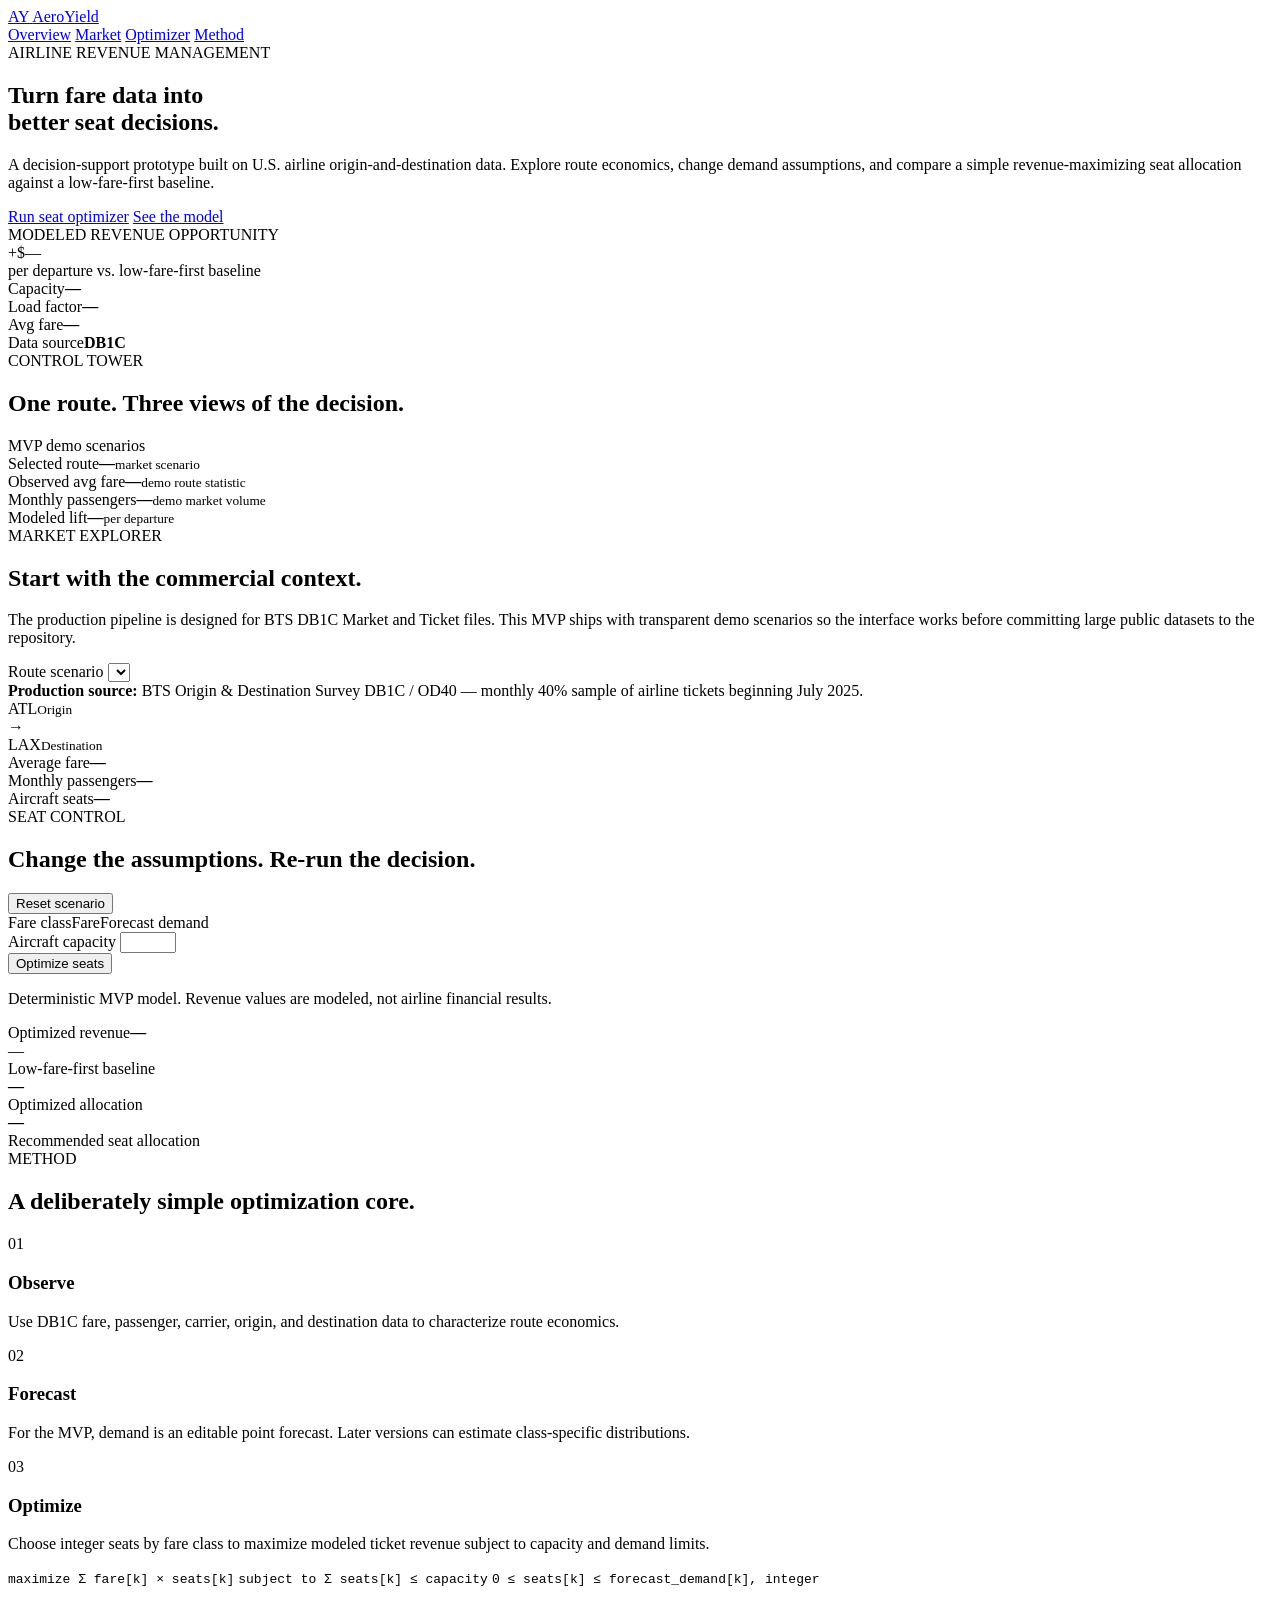
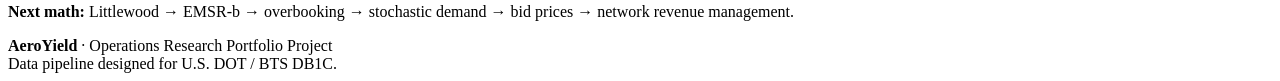
==== site/index.html @ 98b363fe "Add AeroYield MVP page" ====
<!doctype html>
<html lang="en">
<head>
  <meta charset="utf-8" />
  <meta name="viewport" content="width=device-width, initial-scale=1" />
  <meta name="description" content="AeroYield — an airline revenue management and seat optimization portfolio project." />
  <title>AeroYield | Airline Revenue Optimizer</title>
  <link rel="stylesheet" href="styles.css" />
</head>
<body>
  <header class="topbar">
    <a class="brand" href="#top" aria-label="AeroYield home">
      <span class="brand-mark">AY</span>
      <span>AeroYield</span>
    </a>
    <nav>
      <a href="#overview">Overview</a>
      <a href="#market">Market</a>
      <a href="#optimizer">Optimizer</a>
      <a href="#method">Method</a>
    </nav>
  </header>

  <main id="top">
    <section class="hero">
      <div class="hero-copy">
        <div class="eyebrow">AIRLINE REVENUE MANAGEMENT</div>
        <h1>Turn fare data into<br /><span>better seat decisions.</span></h1>
        <p>
          A decision-support prototype built on U.S. airline origin-and-destination data.
          Explore route economics, change demand assumptions, and compare a simple
          revenue-maximizing seat allocation against a low-fare-first baseline.
        </p>
        <div class="hero-actions">
          <a class="button primary" href="#optimizer">Run seat optimizer</a>
          <a class="button secondary" href="#method">See the model</a>
        </div>
      </div>
      <div class="hero-panel" aria-label="Revenue preview">
        <div class="panel-label">MODELED REVENUE OPPORTUNITY</div>
        <div class="big-number" id="heroLift">+$—</div>
        <div class="panel-sub">per departure vs. low-fare-first baseline</div>
        <div class="mini-grid">
          <div><span>Capacity</span><strong id="heroCapacity">—</strong></div>
          <div><span>Load factor</span><strong id="heroLoad">—</strong></div>
          <div><span>Avg fare</span><strong id="heroFare">—</strong></div>
          <div><span>Data source</span><strong>DB1C</strong></div>
        </div>
      </div>
    </section>

    <section id="overview" class="section">
      <div class="section-heading">
        <div>
          <div class="eyebrow">CONTROL TOWER</div>
          <h2>One route. Three views of the decision.</h2>
        </div>
        <div class="data-badge"><span></span> MVP demo scenarios</div>
      </div>
      <div class="kpi-grid">
        <article class="kpi-card"><span>Selected route</span><strong id="kpiRoute">—</strong><small>market scenario</small></article>
        <article class="kpi-card"><span>Observed avg fare</span><strong id="kpiAvgFare">—</strong><small>demo route statistic</small></article>
        <article class="kpi-card"><span>Monthly passengers</span><strong id="kpiPassengers">—</strong><small>demo market volume</small></article>
        <article class="kpi-card accent"><span>Modeled lift</span><strong id="kpiLift">—</strong><small>per departure</small></article>
      </div>
    </section>

    <section id="market" class="section split-section">
      <div>
        <div class="eyebrow">MARKET EXPLORER</div>
        <h2>Start with the commercial context.</h2>
        <p class="section-copy">
          The production pipeline is designed for BTS DB1C Market and Ticket files.
          This MVP ships with transparent demo scenarios so the interface works before
          committing large public datasets to the repository.
        </p>
        <label class="field-label" for="routeSelect">Route scenario</label>
        <select id="routeSelect" class="select"></select>
        <div class="source-note">
          <strong>Production source:</strong> BTS Origin & Destination Survey DB1C / OD40 —
          monthly 40% sample of airline tickets beginning July 2025.
        </div>
      </div>
      <div class="market-card">
        <div class="market-route">
          <div><span id="originCode">ATL</span><small>Origin</small></div>
          <div class="route-line"><span>→</span></div>
          <div><span id="destinationCode">LAX</span><small>Destination</small></div>
        </div>
        <div class="market-stats">
          <div><span>Average fare</span><strong id="marketFare">—</strong></div>
          <div><span>Monthly passengers</span><strong id="marketPassengers">—</strong></div>
          <div><span>Aircraft seats</span><strong id="marketCapacity">—</strong></div>
        </div>
      </div>
    </section>

    <section id="optimizer" class="section optimizer-section">
      <div class="section-heading">
        <div>
          <div class="eyebrow">SEAT CONTROL</div>
          <h2>Change the assumptions. Re-run the decision.</h2>
        </div>
        <button id="resetButton" class="text-button">Reset scenario</button>
      </div>

      <div class="optimizer-grid">
        <div class="controls-card">
          <div class="control-header">
            <span>Fare class</span><span>Fare</span><span>Forecast demand</span>
          </div>
          <div id="fareControls"></div>
          <div class="capacity-control">
            <label for="capacityInput">Aircraft capacity</label>
            <input id="capacityInput" type="number" min="0" max="400" step="1" />
          </div>
          <button id="optimizeButton" class="button primary full">Optimize seats</button>
          <p class="fine-print">Deterministic MVP model. Revenue values are modeled, not airline financial results.</p>
        </div>

        <div class="result-card">
          <div class="result-topline">
            <div><span>Optimized revenue</span><strong id="optimizedRevenue">—</strong></div>
            <div class="lift-pill" id="liftPill">—</div>
          </div>
          <div class="comparison">
            <div class="comparison-row">
              <span>Low-fare-first baseline</span>
              <div class="bar-track"><div id="baselineBar" class="bar baseline"></div></div>
              <strong id="baselineRevenue">—</strong>
            </div>
            <div class="comparison-row">
              <span>Optimized allocation</span>
              <div class="bar-track"><div id="optimizedBar" class="bar optimized"></div></div>
              <strong id="optimizedRevenueBar">—</strong>
            </div>
          </div>
          <div class="allocation-title">Recommended seat allocation</div>
          <div id="allocationVisual" class="allocation-visual"></div>
          <div id="allocationLegend" class="allocation-legend"></div>
        </div>
      </div>
    </section>

    <section id="method" class="section method-section">
      <div class="eyebrow">METHOD</div>
      <h2>A deliberately simple optimization core.</h2>
      <div class="method-grid">
        <article>
          <div class="step">01</div>
          <h3>Observe</h3>
          <p>Use DB1C fare, passenger, carrier, origin, and destination data to characterize route economics.</p>
        </article>
        <article>
          <div class="step">02</div>
          <h3>Forecast</h3>
          <p>For the MVP, demand is an editable point forecast. Later versions can estimate class-specific distributions.</p>
        </article>
        <article>
          <div class="step">03</div>
          <h3>Optimize</h3>
          <p>Choose integer seats by fare class to maximize modeled ticket revenue subject to capacity and demand limits.</p>
        </article>
      </div>
      <div class="formula-card">
        <code>maximize Σ fare[k] × seats[k]</code>
        <code>subject to Σ seats[k] ≤ capacity</code>
        <code>0 ≤ seats[k] ≤ forecast_demand[k], integer</code>
      </div>
      <p class="roadmap">
        <strong>Next math:</strong> Littlewood → EMSR-b → overbooking → stochastic demand → bid prices → network revenue management.
      </p>
    </section>
  </main>

  <footer>
    <div><strong>AeroYield</strong> · Operations Research Portfolio Project</div>
    <div>Data pipeline designed for U.S. DOT / BTS DB1C.</div>
  </footer>

  <script src="app.js"></script>
</body>
</html>
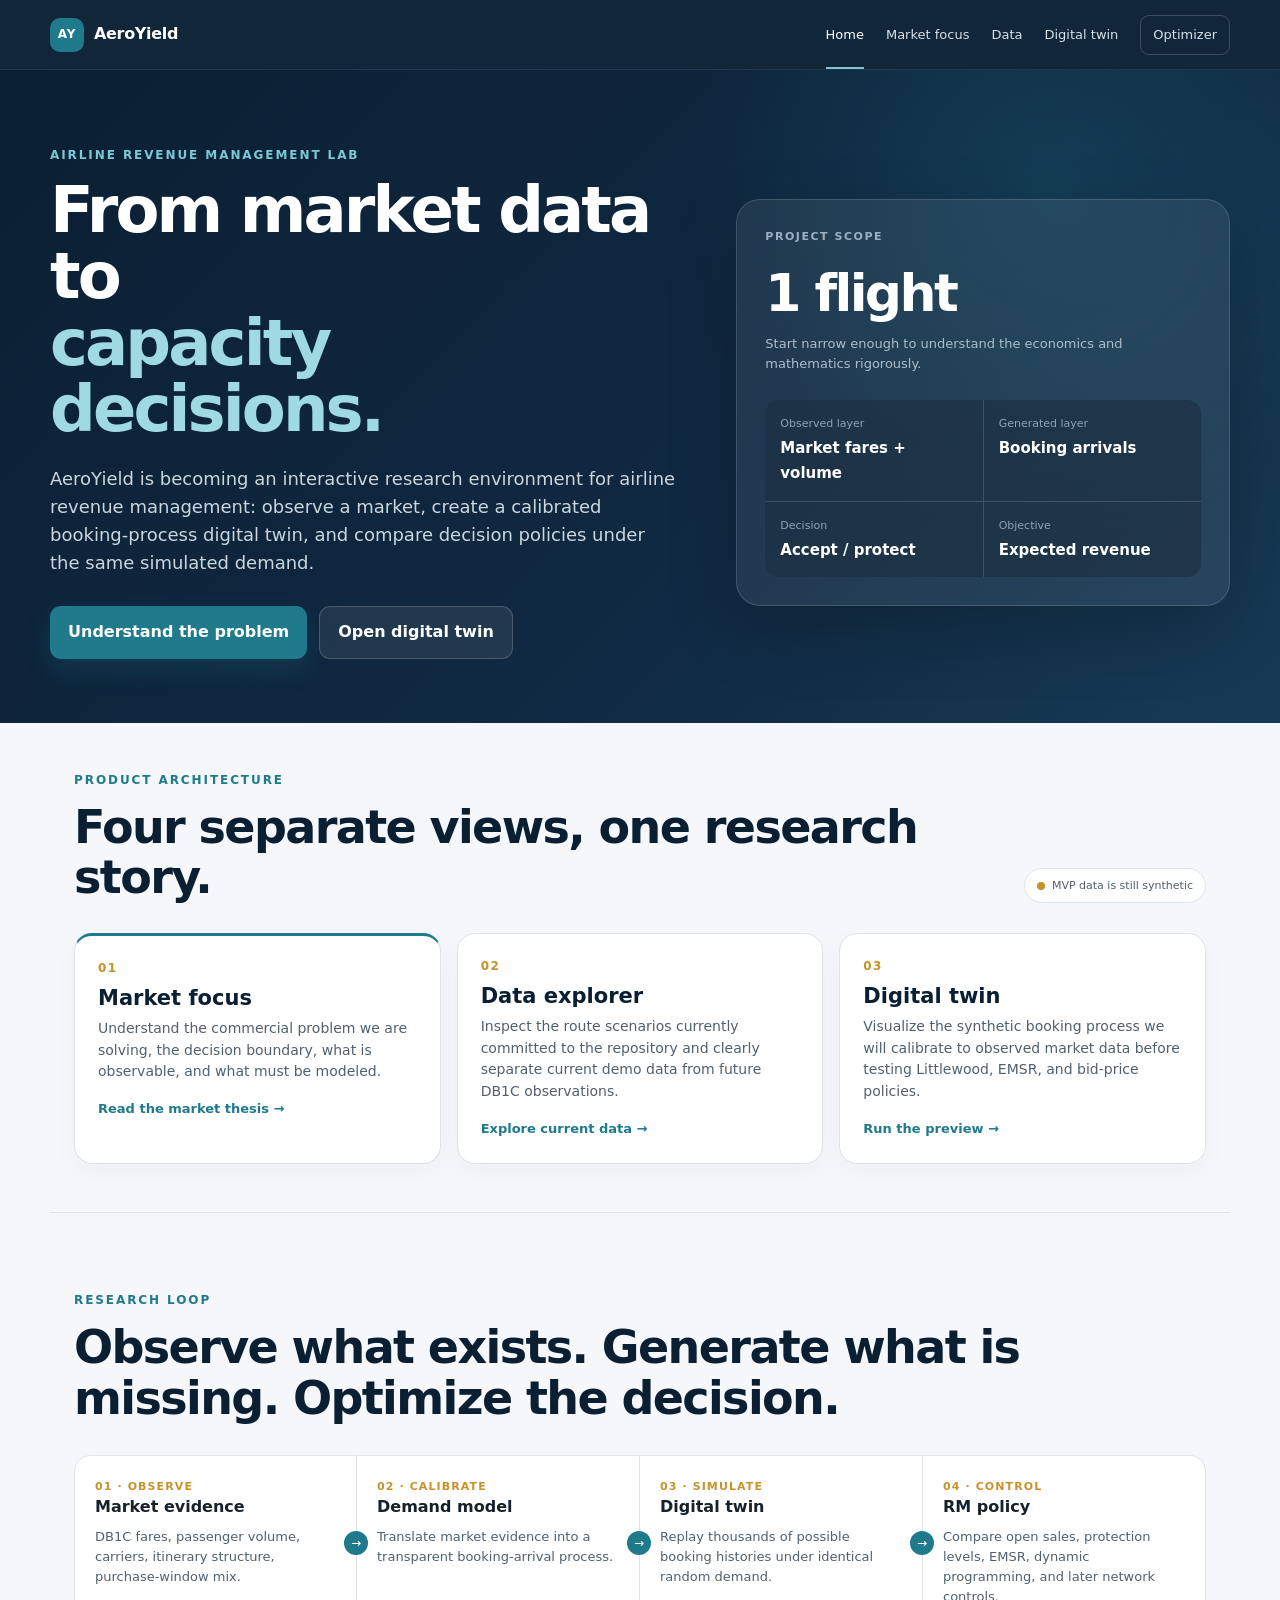
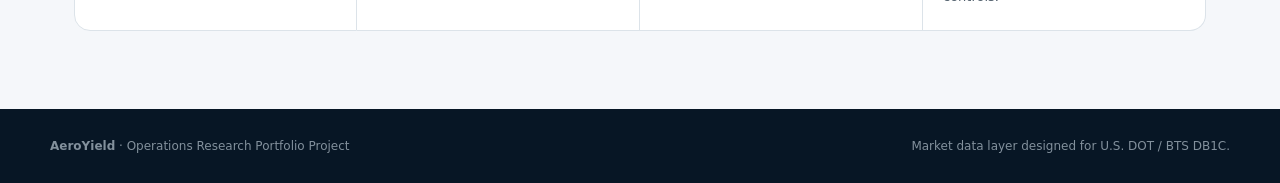
==== commit 7be2029d: "Restructure site into market, data, twin, and optimizer pages" ====
--- a/site/index.html
+++ b/site/index.html
@@ -3,181 +3,84 @@
 <head>
   <meta charset="utf-8" />
   <meta name="viewport" content="width=device-width, initial-scale=1" />
-  <meta name="description" content="AeroYield — an airline revenue management and seat optimization portfolio project." />
-  <title>AeroYield | Airline Revenue Optimizer</title>
+  <meta name="description" content="AeroYield — an airline revenue management laboratory." />
+  <title>AeroYield | Airline Revenue Management Lab</title>
   <link rel="stylesheet" href="styles.css" />
 </head>
 <body>
-  <header class="topbar">
-    <a class="brand" href="#top" aria-label="AeroYield home">
-      <span class="brand-mark">AY</span>
-      <span>AeroYield</span>
-    </a>
-    <nav>
-      <a href="#overview">Overview</a>
-      <a href="#market">Market</a>
-      <a href="#optimizer">Optimizer</a>
-      <a href="#method">Method</a>
-    </nav>
-  </header>
+<header class="topbar">
+  <a class="brand" href="index.html"><span class="brand-mark">AY</span><span>AeroYield</span></a>
+  <nav aria-label="Primary navigation">
+    <a class="active" href="index.html">Home</a>
+    <a href="market.html">Market focus</a>
+    <a href="data.html">Data</a>
+    <a href="twin.html">Digital twin</a>
+    <a class="nav-cta" href="optimizer.html">Optimizer</a>
+  </nav>
+</header>
 
-  <main id="top">
-    <section class="hero">
-      <div class="hero-copy">
-        <div class="eyebrow">AIRLINE REVENUE MANAGEMENT</div>
-        <h1>Turn fare data into<br /><span>better seat decisions.</span></h1>
-        <p>
-          A decision-support prototype built on U.S. airline origin-and-destination data.
-          Explore route economics, change demand assumptions, and compare a simple
-          revenue-maximizing seat allocation against a low-fare-first baseline.
-        </p>
-        <div class="hero-actions">
-          <a class="button primary" href="#optimizer">Run seat optimizer</a>
-          <a class="button secondary" href="#method">See the model</a>
-        </div>
+<main>
+  <section class="page-hero home">
+    <div>
+      <div class="eyebrow">AIRLINE REVENUE MANAGEMENT LAB</div>
+      <h1>From market data to<br><span>capacity decisions.</span></h1>
+      <p class="lead">AeroYield is becoming an interactive research environment for airline revenue management: observe a market, create a calibrated booking-process digital twin, and compare decision policies under the same simulated demand.</p>
+      <div class="hero-actions">
+        <a class="button primary" href="market.html">Understand the problem</a>
+        <a class="button secondary" href="twin.html">Open digital twin</a>
       </div>
-      <div class="hero-panel" aria-label="Revenue preview">
-        <div class="panel-label">MODELED REVENUE OPPORTUNITY</div>
-        <div class="big-number" id="heroLift">+$—</div>
-        <div class="panel-sub">per departure vs. low-fare-first baseline</div>
-        <div class="mini-grid">
-          <div><span>Capacity</span><strong id="heroCapacity">—</strong></div>
-          <div><span>Load factor</span><strong id="heroLoad">—</strong></div>
-          <div><span>Avg fare</span><strong id="heroFare">—</strong></div>
-          <div><span>Data source</span><strong>DB1C</strong></div>
-        </div>
+    </div>
+    <div class="hero-panel">
+      <div class="panel-label">PROJECT SCOPE</div>
+      <div class="big-number">1 flight</div>
+      <div class="panel-sub">Start narrow enough to understand the economics and mathematics rigorously.</div>
+      <div class="mini-grid">
+        <div><span>Observed layer</span><strong>Market fares + volume</strong></div>
+        <div><span>Generated layer</span><strong>Booking arrivals</strong></div>
+        <div><span>Decision</span><strong>Accept / protect</strong></div>
+        <div><span>Objective</span><strong>Expected revenue</strong></div>
       </div>
-    </section>
+    </div>
+  </section>
 
-    <section id="overview" class="section">
-      <div class="section-heading">
-        <div>
-          <div class="eyebrow">CONTROL TOWER</div>
-          <h2>One route. Three views of the decision.</h2>
-        </div>
-        <div class="data-badge"><span></span> MVP demo scenarios</div>
+  <section class="section compact">
+    <div class="section-heading">
+      <div>
+        <div class="eyebrow">PRODUCT ARCHITECTURE</div>
+        <h2>Four separate views, one research story.</h2>
       </div>
-      <div class="kpi-grid">
-        <article class="kpi-card"><span>Selected route</span><strong id="kpiRoute">—</strong><small>market scenario</small></article>
-        <article class="kpi-card"><span>Observed avg fare</span><strong id="kpiAvgFare">—</strong><small>demo route statistic</small></article>
-        <article class="kpi-card"><span>Monthly passengers</span><strong id="kpiPassengers">—</strong><small>demo market volume</small></article>
-        <article class="kpi-card accent"><span>Modeled lift</span><strong id="kpiLift">—</strong><small>per departure</small></article>
-      </div>
-    </section>
+      <div class="status-badge"><i></i> MVP data is still synthetic</div>
+    </div>
+    <div class="card-grid">
+      <article class="card feature">
+        <div class="number">01</div><h3>Market focus</h3>
+        <p>Understand the commercial problem we are solving, the decision boundary, what is observable, and what must be modeled.</p>
+        <a class="card-link" href="market.html">Read the market thesis →</a>
+      </article>
+      <article class="card">
+        <div class="number">02</div><h3>Data explorer</h3>
+        <p>Inspect the route scenarios currently committed to the repository and clearly separate current demo data from future DB1C observations.</p>
+        <a class="card-link" href="data.html">Explore current data →</a>
+      </article>
+      <article class="card">
+        <div class="number">03</div><h3>Digital twin</h3>
+        <p>Visualize the synthetic booking process we will calibrate to observed market data before testing Littlewood, EMSR, and bid-price policies.</p>
+        <a class="card-link" href="twin.html">Run the preview →</a>
+      </article>
+    </div>
+  </section>
 
-    <section id="market" class="section split-section">
-      <div>
-        <div class="eyebrow">MARKET EXPLORER</div>
-        <h2>Start with the commercial context.</h2>
-        <p class="section-copy">
-          The production pipeline is designed for BTS DB1C Market and Ticket files.
-          This MVP ships with transparent demo scenarios so the interface works before
-          committing large public datasets to the repository.
-        </p>
-        <label class="field-label" for="routeSelect">Route scenario</label>
-        <select id="routeSelect" class="select"></select>
-        <div class="source-note">
-          <strong>Production source:</strong> BTS Origin & Destination Survey DB1C / OD40 —
-          monthly 40% sample of airline tickets beginning July 2025.
-        </div>
-      </div>
-      <div class="market-card">
-        <div class="market-route">
-          <div><span id="originCode">ATL</span><small>Origin</small></div>
-          <div class="route-line"><span>→</span></div>
-          <div><span id="destinationCode">LAX</span><small>Destination</small></div>
-        </div>
-        <div class="market-stats">
-          <div><span>Average fare</span><strong id="marketFare">—</strong></div>
-          <div><span>Monthly passengers</span><strong id="marketPassengers">—</strong></div>
-          <div><span>Aircraft seats</span><strong id="marketCapacity">—</strong></div>
-        </div>
-      </div>
-    </section>
-
-    <section id="optimizer" class="section optimizer-section">
-      <div class="section-heading">
-        <div>
-          <div class="eyebrow">SEAT CONTROL</div>
-          <h2>Change the assumptions. Re-run the decision.</h2>
-        </div>
-        <button id="resetButton" class="text-button">Reset scenario</button>
-      </div>
-
-      <div class="optimizer-grid">
-        <div class="controls-card">
-          <div class="control-header">
-            <span>Fare class</span><span>Fare</span><span>Forecast demand</span>
-          </div>
-          <div id="fareControls"></div>
-          <div class="capacity-control">
-            <label for="capacityInput">Aircraft capacity</label>
-            <input id="capacityInput" type="number" min="0" max="400" step="1" />
-          </div>
-          <button id="optimizeButton" class="button primary full">Optimize seats</button>
-          <p class="fine-print">Deterministic MVP model. Revenue values are modeled, not airline financial results.</p>
-        </div>
-
-        <div class="result-card">
-          <div class="result-topline">
-            <div><span>Optimized revenue</span><strong id="optimizedRevenue">—</strong></div>
-            <div class="lift-pill" id="liftPill">—</div>
-          </div>
-          <div class="comparison">
-            <div class="comparison-row">
-              <span>Low-fare-first baseline</span>
-              <div class="bar-track"><div id="baselineBar" class="bar baseline"></div></div>
-              <strong id="baselineRevenue">—</strong>
-            </div>
-            <div class="comparison-row">
-              <span>Optimized allocation</span>
-              <div class="bar-track"><div id="optimizedBar" class="bar optimized"></div></div>
-              <strong id="optimizedRevenueBar">—</strong>
-            </div>
-          </div>
-          <div class="allocation-title">Recommended seat allocation</div>
-          <div id="allocationVisual" class="allocation-visual"></div>
-          <div id="allocationLegend" class="allocation-legend"></div>
-        </div>
-      </div>
-    </section>
-
-    <section id="method" class="section method-section">
-      <div class="eyebrow">METHOD</div>
-      <h2>A deliberately simple optimization core.</h2>
-      <div class="method-grid">
-        <article>
-          <div class="step">01</div>
-          <h3>Observe</h3>
-          <p>Use DB1C fare, passenger, carrier, origin, and destination data to characterize route economics.</p>
-        </article>
-        <article>
-          <div class="step">02</div>
-          <h3>Forecast</h3>
-          <p>For the MVP, demand is an editable point forecast. Later versions can estimate class-specific distributions.</p>
-        </article>
-        <article>
-          <div class="step">03</div>
-          <h3>Optimize</h3>
-          <p>Choose integer seats by fare class to maximize modeled ticket revenue subject to capacity and demand limits.</p>
-        </article>
-      </div>
-      <div class="formula-card">
-        <code>maximize Σ fare[k] × seats[k]</code>
-        <code>subject to Σ seats[k] ≤ capacity</code>
-        <code>0 ≤ seats[k] ≤ forecast_demand[k], integer</code>
-      </div>
-      <p class="roadmap">
-        <strong>Next math:</strong> Littlewood → EMSR-b → overbooking → stochastic demand → bid prices → network revenue management.
-      </p>
-    </section>
-  </main>
-
-  <footer>
-    <div><strong>AeroYield</strong> · Operations Research Portfolio Project</div>
-    <div>Data pipeline designed for U.S. DOT / BTS DB1C.</div>
-  </footer>
-
-  <script src="app.js"></script>
+  <section class="section">
+    <div class="eyebrow">RESEARCH LOOP</div>
+    <h2>Observe what exists. Generate what is missing. Optimize the decision.</h2>
+    <div class="flow">
+      <div class="flow-step"><span>01 · OBSERVE</span><strong>Market evidence</strong><p>DB1C fares, passenger volume, carriers, itinerary structure, purchase-window mix.</p></div>
+      <div class="flow-step"><span>02 · CALIBRATE</span><strong>Demand model</strong><p>Translate market evidence into a transparent booking-arrival process.</p></div>
+      <div class="flow-step"><span>03 · SIMULATE</span><strong>Digital twin</strong><p>Replay thousands of possible booking histories under identical random demand.</p></div>
+      <div class="flow-step"><span>04 · CONTROL</span><strong>RM policy</strong><p>Compare open sales, protection levels, EMSR, dynamic programming, and later network controls.</p></div>
+    </div>
+  </section>
+</main>
+<footer><div><strong>AeroYield</strong> · Operations Research Portfolio Project</div><div>Market data layer designed for U.S. DOT / BTS DB1C.</div></footer>
 </body>
 </html>
--- a/site/styles.css
+++ b/site/styles.css
@@ -0,0 +1,239 @@
+:root {
+  --navy: #0b1f33;
+  --navy-2: #142f49;
+  --slate: #52606d;
+  --muted: #758594;
+  --teal: #1f7a8c;
+  --teal-dark: #176675;
+  --teal-soft: #dceff2;
+  --gold: #c7922b;
+  --gold-soft: #fff4d8;
+  --cloud: #f5f7fa;
+  --line: #dce3e9;
+  --white: #ffffff;
+  --ink: #17212b;
+  --success: #246b57;
+  --danger: #9a4b45;
+  --radius: 18px;
+  --shadow: 0 18px 55px rgba(11, 31, 51, .10);
+}
+
+* { box-sizing: border-box; }
+html { scroll-behavior: smooth; }
+body { margin: 0; font-family: Inter, ui-sans-serif, system-ui, -apple-system, BlinkMacSystemFont, "Segoe UI", sans-serif; color: var(--ink); background: var(--cloud); line-height: 1.55; }
+a { color: inherit; text-decoration: none; }
+button, input, select { font: inherit; }
+button { cursor: pointer; }
+img, svg { max-width: 100%; }
+
+.topbar { position: sticky; top: 0; z-index: 30; min-height: 70px; padding: 0 max(22px, calc((100vw - 1180px) / 2)); display: flex; align-items: center; justify-content: space-between; gap: 24px; color: var(--white); background: rgba(11,31,51,.97); backdrop-filter: blur(12px); border-bottom: 1px solid rgba(255,255,255,.08); }
+.brand { display: flex; align-items: center; gap: 10px; font-weight: 780; letter-spacing: -.02em; white-space: nowrap; }
+.brand-mark { width: 34px; height: 34px; border-radius: 10px; display: grid; place-items: center; background: var(--teal); font-size: 12px; letter-spacing: .06em; }
+nav { display: flex; gap: 22px; align-items: center; font-size: 13px; color: #d8e1e8; }
+nav a { padding: 25px 0 22px; border-bottom: 2px solid transparent; }
+nav a:hover { color: white; }
+nav a.active { color: white; border-bottom-color: #78c7d2; }
+.nav-cta { padding: 9px 12px !important; border: 1px solid rgba(255,255,255,.18) !important; border-radius: 9px; }
+
+.page-hero { padding: 76px max(24px, calc((100vw - 1180px) / 2)) 64px; color: white; background: radial-gradient(circle at 82% 18%, rgba(31,122,140,.24), transparent 30%), linear-gradient(135deg, var(--navy) 0%, #102a43 64%, #173b55 100%); }
+.page-hero.home { min-height: 545px; display: grid; grid-template-columns: 1.12fr .88fr; align-items: center; gap: 58px; }
+.eyebrow { color: var(--teal); font-size: 12px; font-weight: 820; letter-spacing: .16em; margin-bottom: 12px; }
+.page-hero .eyebrow { color: #79cad5; }
+h1 { margin: 0; font-size: clamp(44px, 5vw, 70px); line-height: 1.04; letter-spacing: -.045em; }
+.page-hero:not(.home) h1 { font-size: clamp(40px, 4.4vw, 60px); max-width: 900px; }
+h1 span { color: #9fd9e2; }
+.lead { max-width: 760px; color: #cbd6df; font-size: 18px; margin: 22px 0 0; }
+.hero-actions { display: flex; gap: 12px; flex-wrap: wrap; margin-top: 30px; }
+.button { border: 0; border-radius: 11px; padding: 13px 18px; font-weight: 760; display: inline-flex; justify-content: center; align-items: center; gap: 8px; }
+.button.primary { background: var(--teal); color: white; box-shadow: 0 10px 25px rgba(31,122,140,.24); }
+.button.primary:hover { background: var(--teal-dark); }
+.button.secondary { background: rgba(255,255,255,.08); color: white; border: 1px solid rgba(255,255,255,.18); }
+.button.light { background: white; color: var(--navy); border: 1px solid var(--line); }
+.button.full { width: 100%; }
+
+.hero-panel { padding: 28px; border-radius: 24px; background: rgba(255,255,255,.075); border: 1px solid rgba(255,255,255,.14); box-shadow: 0 26px 70px rgba(0,0,0,.20); }
+.panel-label { font-size: 11px; font-weight: 800; letter-spacing: .14em; color: #9fb1bf; }
+.big-number { font-size: 52px; font-weight: 830; letter-spacing: -.05em; margin-top: 8px; }
+.panel-sub { color: #aebdca; font-size: 13px; }
+.mini-grid { display: grid; grid-template-columns: 1fr 1fr; gap: 1px; background: rgba(255,255,255,.1); margin-top: 26px; border-radius: 13px; overflow: hidden; }
+.mini-grid > div { background: rgba(11,31,51,.58); padding: 15px; }
+.mini-grid span { display: block; color: #8fa4b5; font-size: 11px; margin-bottom: 4px; }
+.mini-grid strong { font-size: 15px; }
+
+.section { max-width: 1180px; margin: 0 auto; padding: 78px 24px; }
+.section.compact { padding-top: 48px; padding-bottom: 48px; }
+.section + .section { border-top: 1px solid var(--line); }
+.section-heading { display: flex; justify-content: space-between; align-items: end; gap: 24px; margin-bottom: 30px; }
+h2 { margin: 0; color: var(--navy); font-size: clamp(31px, 3.6vw, 46px); line-height: 1.1; letter-spacing: -.035em; }
+h3 { margin: 8px 0 7px; color: var(--navy); font-size: 21px; line-height: 1.2; }
+.section-copy { max-width: 720px; color: var(--slate); font-size: 16px; }
+.muted { color: var(--slate); }
+.fine-print { color: var(--muted); font-size: 11px; }
+
+.card-grid { display: grid; grid-template-columns: repeat(3, 1fr); gap: 16px; }
+.card { background: white; border: 1px solid var(--line); border-radius: var(--radius); padding: 23px; box-shadow: 0 8px 24px rgba(11,31,51,.035); }
+.card p { color: var(--slate); margin: 0; font-size: 14px; }
+.card .number { color: var(--gold); font-size: 12px; font-weight: 850; letter-spacing: .12em; }
+.card.feature { border-top: 3px solid var(--teal); }
+.card-link { display: inline-flex; margin-top: 16px; color: var(--teal); font-weight: 760; font-size: 13px; }
+
+.kpi-grid { display: grid; grid-template-columns: repeat(4, 1fr); gap: 14px; }
+.kpi-card { background: white; border: 1px solid var(--line); border-radius: 15px; padding: 19px; }
+.kpi-card span, .kpi-card small { display: block; color: var(--slate); }
+.kpi-card span { font-size: 11px; font-weight: 760; }
+.kpi-card strong { display: block; margin: 6px 0 2px; color: var(--navy); font-size: 27px; letter-spacing: -.03em; }
+.kpi-card small { font-size: 10px; }
+
+.callout { padding: 18px 19px; border-radius: 13px; border: 1px solid #ead8a7; background: var(--gold-soft); color: #5d5541; font-size: 14px; }
+.callout strong { color: #493f27; }
+.status-badge { display: inline-flex; align-items: center; gap: 7px; border: 1px solid var(--line); border-radius: 999px; padding: 8px 12px; color: var(--slate); font-size: 11px; background: white; white-space: nowrap; }
+.status-badge i { width: 8px; height: 8px; border-radius: 50%; background: var(--gold); }
+.status-badge.ready i { background: var(--success); }
+
+.flow { display: grid; grid-template-columns: repeat(4, 1fr); gap: 0; margin-top: 32px; }
+.flow-step { position: relative; padding: 22px 20px; background: white; border: 1px solid var(--line); }
+.flow-step:first-child { border-radius: 16px 0 0 16px; }
+.flow-step:last-child { border-radius: 0 16px 16px 0; }
+.flow-step + .flow-step { border-left: 0; }
+.flow-step:not(:last-child)::after { content: "→"; position: absolute; right: -12px; top: 50%; transform: translateY(-50%); width: 24px; height: 24px; display: grid; place-items: center; background: var(--teal); color: white; border-radius: 50%; z-index: 2; font-size: 12px; }
+.flow-step span { display: block; color: var(--gold); font-weight: 850; font-size: 11px; letter-spacing: .1em; }
+.flow-step p { margin: 7px 0 0; color: var(--slate); font-size: 13px; }
+
+.two-col { display: grid; grid-template-columns: 1fr 1fr; gap: 24px; align-items: start; }
+.three-col { display: grid; grid-template-columns: repeat(3,1fr); gap: 16px; }
+.list-clean { padding: 0; margin: 16px 0 0; list-style: none; }
+.list-clean li { padding: 11px 0 11px 24px; border-bottom: 1px solid var(--line); position: relative; color: var(--slate); }
+.list-clean li::before { content: "•"; position: absolute; left: 6px; color: var(--teal); font-weight: 900; }
+
+.data-layout { display: grid; grid-template-columns: 300px 1fr; gap: 22px; }
+.sidebar-card { background: white; border: 1px solid var(--line); border-radius: 18px; padding: 20px; height: fit-content; }
+.field-label { display: block; margin: 0 0 7px; font-size: 11px; font-weight: 800; color: var(--navy); }
+.select, input[type="number"] { width: 100%; border: 1px solid #cfd8df; background: white; color: var(--ink); border-radius: 10px; padding: 11px 12px; outline: none; min-height: 44px; }
+.select:focus, input:focus { border-color: var(--teal); box-shadow: 0 0 0 3px rgba(31,122,140,.1); }
+.data-summary { margin-top: 18px; display: grid; gap: 10px; }
+.data-summary div { padding: 12px 0; border-top: 1px solid var(--line); }
+.data-summary span { display: block; color: var(--muted); font-size: 10px; text-transform: uppercase; letter-spacing: .07em; }
+.data-summary strong { display: block; margin-top: 3px; color: var(--navy); }
+.chart-stack { display: grid; gap: 18px; }
+.chart-card { background: white; border: 1px solid var(--line); border-radius: 18px; padding: 20px; overflow: hidden; }
+.chart-title { display: flex; justify-content: space-between; gap: 12px; align-items: start; margin-bottom: 16px; }
+.chart-title strong { color: var(--navy); }
+.chart-title span { color: var(--muted); font-size: 11px; }
+.bar-chart { display: grid; gap: 11px; }
+.bar-row { display: grid; grid-template-columns: 90px 1fr 85px; gap: 12px; align-items: center; font-size: 12px; }
+.bar-label { color: var(--navy); font-weight: 720; }
+.bar-track { background: #e8edf1; height: 12px; border-radius: 99px; overflow: hidden; }
+.bar-fill { height: 100%; border-radius: inherit; background: var(--teal); transition: width .35s ease; }
+.bar-value { color: var(--slate); text-align: right; }
+.scatter-wrap { overflow-x: auto; }
+.scatter-svg { width: 100%; min-width: 560px; height: 290px; display: block; }
+.scatter-grid { stroke: #e8edf1; stroke-width: 1; }
+.scatter-axis { stroke: #9aa8b4; stroke-width: 1.2; }
+.scatter-label { fill: #687887; font-size: 11px; }
+.scatter-point { fill: var(--teal); stroke: white; stroke-width: 2; cursor: pointer; }
+.scatter-point.active { fill: var(--gold); }
+
+.optimizer-grid { display: grid; grid-template-columns: .92fr 1.08fr; gap: 22px; }
+.controls-card, .result-card { border: 1px solid var(--line); border-radius: 20px; padding: 24px; background: white; }
+.control-header, .fare-row { display: grid; grid-template-columns: 1.2fr .8fr .9fr; gap: 12px; align-items: center; }
+.control-header { padding: 0 4px 10px; font-size: 10px; text-transform: uppercase; letter-spacing: .08em; color: #7a8996; font-weight: 800; }
+.fare-row { border: 1px solid var(--line); border-radius: 12px; padding: 12px; margin-bottom: 8px; }
+.fare-class-name { font-weight: 760; color: var(--navy); }
+.fare-row input { padding: 8px 9px; min-height: auto; }
+.capacity-control { margin-top: 18px; display: grid; grid-template-columns: 1fr 130px; gap: 14px; align-items: center; }
+.capacity-control label { font-size: 13px; font-weight: 760; color: var(--navy); }
+.text-button { border: none; background: transparent; color: var(--teal); font-weight: 760; }
+.result-card { background: var(--navy); color: white; }
+.result-topline { display: flex; justify-content: space-between; gap: 20px; align-items: center; }
+.result-topline span { display: block; color: #96a9b7; font-size: 11px; }
+.result-topline strong { display: block; font-size: 36px; letter-spacing: -.04em; margin-top: 2px; }
+.lift-pill { color: #dff3ec; background: rgba(36,107,87,.35); border: 1px solid rgba(117,203,175,.28); border-radius: 999px; padding: 8px 12px; font-size: 12px; font-weight: 800; }
+.comparison { margin: 28px 0; padding: 20px 0; border-top: 1px solid #29465b; border-bottom: 1px solid #29465b; }
+.comparison-row { display: grid; grid-template-columns: 155px 1fr 92px; gap: 12px; align-items: center; margin: 12px 0; font-size: 11px; color: #a8b7c2; }
+.comparison-row strong { color: white; text-align: right; font-size: 12px; }
+.result-card .bar-track { background: #243e52; height: 10px; }
+.bar.baseline { background: #718596; height:100%; border-radius: inherit; }
+.bar.optimized { background: #69bfcc; height:100%; border-radius: inherit; }
+.allocation-title { font-size: 11px; color: #94a8b8; text-transform: uppercase; letter-spacing: .08em; font-weight: 800; }
+.allocation-visual { display: flex; height: 62px; margin-top: 12px; overflow: hidden; border-radius: 10px; background: #20394c; }
+.seat-block { display: grid; place-items: center; min-width: 0; transition: width .4s ease; color: white; font-size: 12px; font-weight: 800; }
+.seat-block.saver { background: #526f82; }
+.seat-block.main { background: var(--teal); }
+.seat-block.flex { background: var(--gold); }
+.seat-block.empty { background: #29465b; color: #8ea0ae; }
+.allocation-legend { display: flex; gap: 15px; flex-wrap: wrap; margin-top: 13px; font-size: 11px; color: #a6b4bf; }
+.legend-dot { width: 8px; height: 8px; display: inline-block; border-radius: 3px; margin-right: 5px; }
+
+.twin-layout { display: grid; grid-template-columns: 300px 1fr; gap: 22px; }
+.twin-controls { background: white; border: 1px solid var(--line); border-radius: 18px; padding: 20px; height: fit-content; }
+.twin-controls .field-label:not(:first-child) { margin-top: 17px; }
+.range-row { display: grid; grid-template-columns: 1fr 54px; gap: 10px; align-items: center; }
+input[type="range"] { width: 100%; accent-color: var(--teal); }
+.twin-main { display: grid; gap: 16px; }
+.twin-console { background: var(--navy); color: white; border-radius: 20px; padding: 22px; box-shadow: var(--shadow); }
+.twin-top { display: flex; justify-content: space-between; gap: 20px; align-items: start; }
+.twin-route { font-size: 26px; font-weight: 820; letter-spacing: -.03em; }
+.twin-day { color: #8fcbd4; font-weight: 800; }
+.twin-kpis { display: grid; grid-template-columns: repeat(4,1fr); gap: 1px; background: #29465b; margin-top: 18px; border-radius: 12px; overflow: hidden; }
+.twin-kpis div { background: #102a3f; padding: 14px; }
+.twin-kpis span { display: block; color: #8fa4b5; font-size: 10px; }
+.twin-kpis strong { display: block; margin-top: 3px; font-size: 18px; }
+.capacity-meter { margin-top: 20px; }
+.capacity-label { display: flex; justify-content: space-between; color: #9bb0bf; font-size: 11px; margin-bottom: 7px; }
+.capacity-track { height: 14px; background: #29465b; border-radius: 99px; overflow: hidden; }
+.capacity-used { height: 100%; background: var(--teal); width: 0; transition: width .25s ease; }
+.event-strip { margin-top: 18px; padding: 14px; border: 1px solid #29465b; border-radius: 12px; display: flex; justify-content: space-between; gap: 16px; align-items: center; }
+.event-strip.accept { border-color: rgba(117,203,175,.45); }
+.event-strip.reject { border-color: rgba(199,146,43,.5); }
+.event-label { color: #9db0bd; font-size: 10px; text-transform: uppercase; letter-spacing: .08em; }
+.event-main { margin-top: 3px; font-weight: 760; }
+.event-decision { border-radius: 999px; padding: 7px 10px; font-size: 10px; font-weight: 820; background: #20394c; white-space: nowrap; }
+.event-strip.accept .event-decision { background: rgba(36,107,87,.35); color: #ccefe4; }
+.event-strip.reject .event-decision { background: rgba(199,146,43,.22); color: #ffe8ad; }
+.booking-chart { background: white; border: 1px solid var(--line); border-radius: 18px; padding: 20px; }
+.booking-svg { width: 100%; height: 260px; display: block; }
+.line-grid { stroke: #e8edf1; stroke-width: 1; }
+.line-path { fill: none; stroke: var(--teal); stroke-width: 3; }
+.line-path.revenue { stroke: var(--gold); }
+.line-label { fill: #748493; font-size: 10px; }
+.legend-row { display: flex; gap: 16px; flex-wrap: wrap; margin-top: 9px; color: var(--slate); font-size: 11px; }
+.legend-chip::before { content:""; display:inline-block; width:10px; height:3px; border-radius:9px; margin-right:6px; vertical-align:middle; background:var(--teal); }
+.legend-chip.revenue::before { background: var(--gold); }
+.twin-actions { display: flex; gap: 10px; margin-top: 20px; }
+
+.architecture { display: grid; grid-template-columns: repeat(5,1fr); gap: 10px; margin-top: 28px; }
+.arch-node { min-height: 122px; padding: 17px; border: 1px solid var(--line); border-radius: 14px; background: white; position: relative; }
+.arch-node:not(:last-child)::after { content:"→"; position:absolute; right:-13px; top:50%; transform:translateY(-50%); width:26px; height:26px; border-radius:50%; background:var(--navy); color:white; display:grid; place-items:center; z-index:2; font-size:11px; }
+.arch-node span { color: var(--gold); font-size: 10px; font-weight: 850; letter-spacing: .09em; }
+.arch-node strong { display:block; color:var(--navy); margin-top:7px; }
+.arch-node p { color:var(--slate); font-size:12px; margin:5px 0 0; }
+
+footer { padding: 28px max(24px, calc((100vw - 1180px) / 2)); display: flex; justify-content: space-between; gap: 20px; color: #82909c; background: #071625; font-size: 12px; }
+
+@media (max-width: 920px) {
+  nav { gap: 13px; font-size: 12px; }
+  .page-hero.home, .two-col, .data-layout, .optimizer-grid, .twin-layout { grid-template-columns: 1fr; }
+  .card-grid, .three-col { grid-template-columns: 1fr 1fr; }
+  .kpi-grid, .twin-kpis { grid-template-columns: 1fr 1fr; }
+  .flow, .architecture { grid-template-columns: 1fr 1fr; gap: 10px; }
+  .flow-step, .flow-step:first-child, .flow-step:last-child { border-radius: 14px; border:1px solid var(--line); }
+  .flow-step + .flow-step { border-left:1px solid var(--line); }
+  .flow-step::after, .arch-node::after { display:none !important; }
+}
+@media (max-width: 680px) {
+  .topbar { align-items:flex-start; padding-top:12px; padding-bottom:12px; }
+  nav { overflow-x:auto; max-width:70vw; white-space:nowrap; padding-bottom:2px; }
+  nav a { padding: 11px 0 8px; }
+  .nav-cta { display:none; }
+  .page-hero { padding-top:58px; padding-bottom:52px; }
+  .card-grid, .three-col, .kpi-grid, .twin-kpis, .flow, .architecture { grid-template-columns: 1fr; }
+  .section { padding-top:58px; padding-bottom:58px; }
+  .section-heading { align-items:start; flex-direction:column; }
+  .bar-row { grid-template-columns: 70px 1fr 70px; gap:8px; }
+  .control-header { display:none; }
+  .fare-row { grid-template-columns:1fr; }
+  .comparison-row { grid-template-columns:1fr; }
+  .comparison-row strong { text-align:left; }
+  .twin-top, .event-strip { flex-direction:column; }
+  footer { flex-direction:column; }
+}
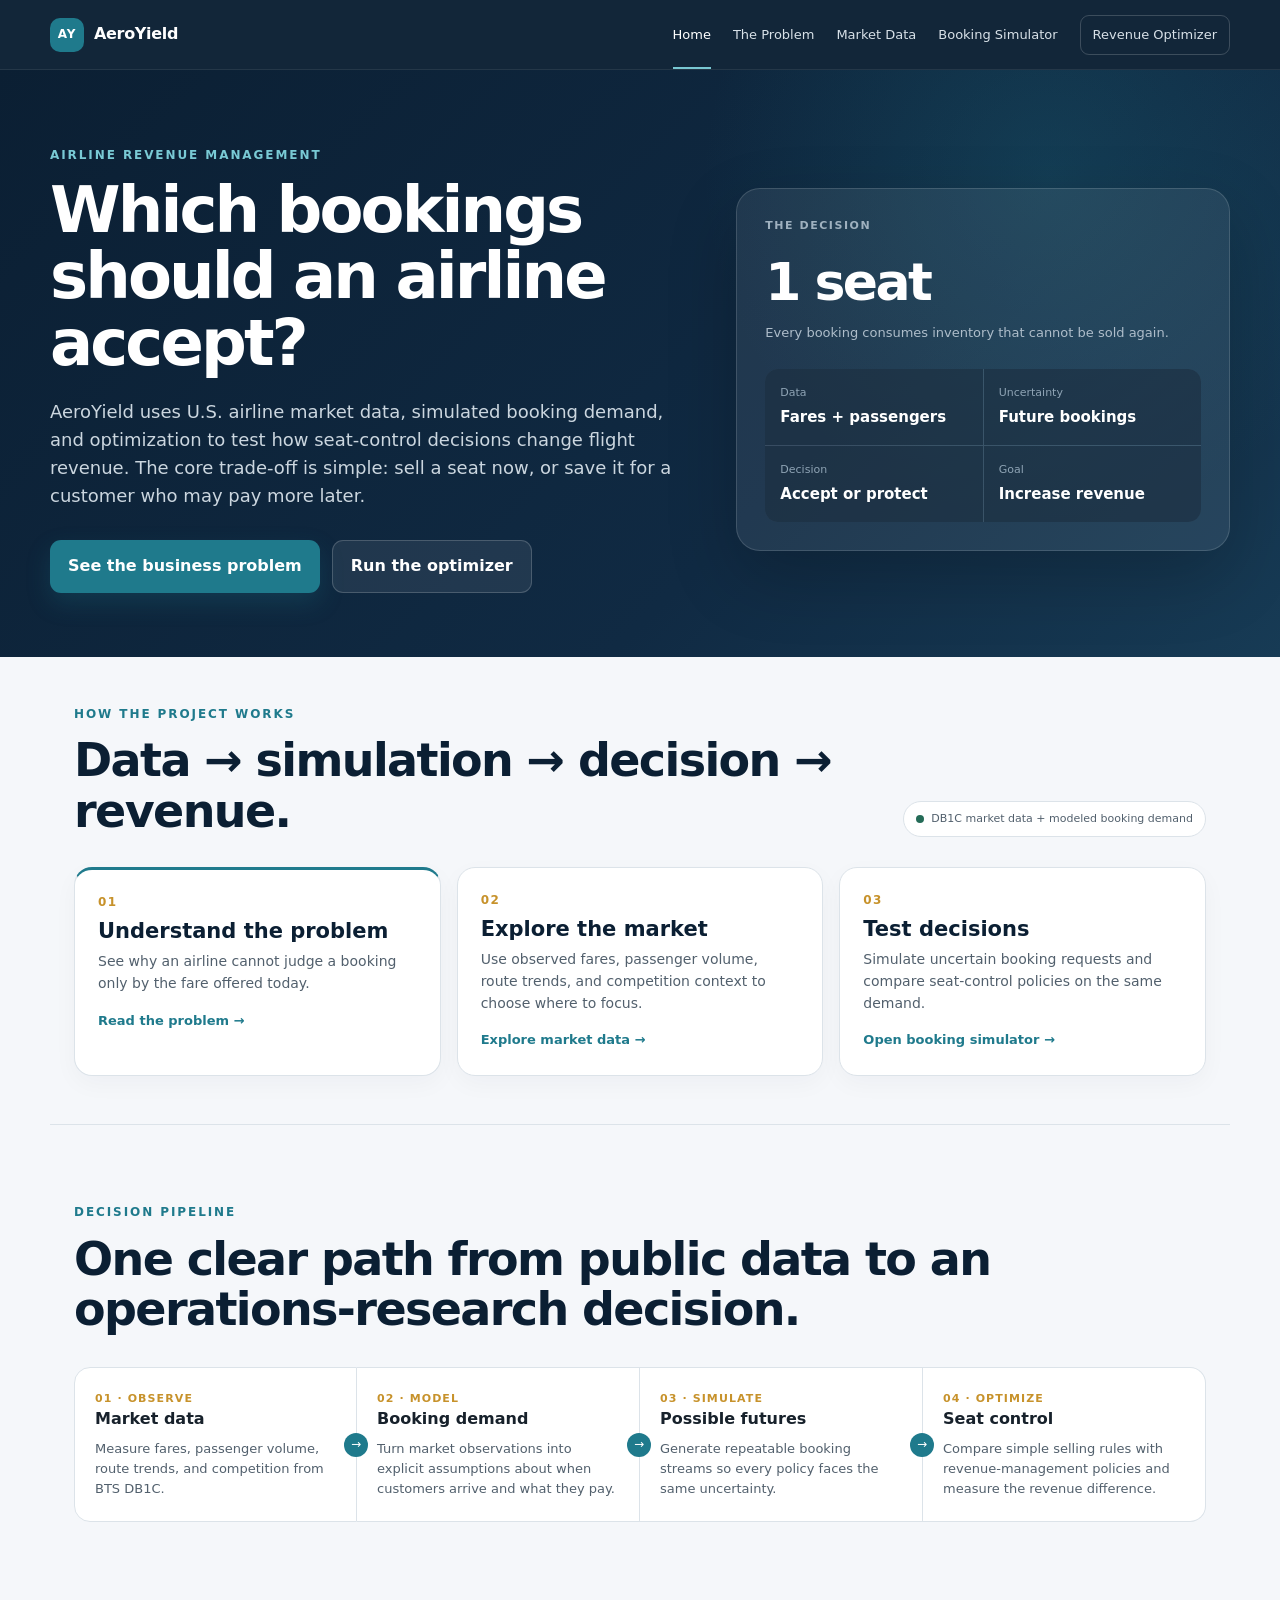
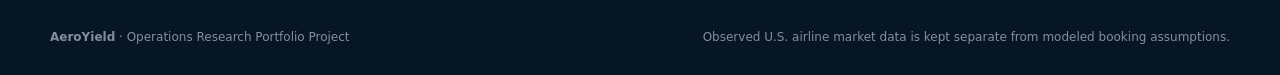
==== commit ca93dc69: "Step 1: simplify AeroYield product story and navigation" ====
--- a/site/index.html
+++ b/site/index.html
@@ -3,8 +3,8 @@
 <head>
   <meta charset="utf-8" />
   <meta name="viewport" content="width=device-width, initial-scale=1" />
-  <meta name="description" content="AeroYield — an airline revenue management laboratory." />
-  <title>AeroYield | Airline Revenue Management Lab</title>
+  <meta name="description" content="AeroYield uses airline market data, booking simulation, and optimization to test seat-control policies." />
+  <title>AeroYield | Airline Revenue Optimizer</title>
   <link rel="stylesheet" href="styles.css" />
 </head>
 <body>
@@ -12,33 +12,33 @@
   <a class="brand" href="index.html"><span class="brand-mark">AY</span><span>AeroYield</span></a>
   <nav aria-label="Primary navigation">
     <a class="active" href="index.html">Home</a>
-    <a href="market.html">Market focus</a>
-    <a href="data.html">Data</a>
-    <a href="twin.html">Digital twin</a>
-    <a class="nav-cta" href="optimizer.html">Optimizer</a>
+    <a href="market.html">The Problem</a>
+    <a href="data.html">Market Data</a>
+    <a href="twin.html">Booking Simulator</a>
+    <a class="nav-cta" href="optimizer.html">Revenue Optimizer</a>
   </nav>
 </header>
 
 <main>
   <section class="page-hero home">
     <div>
-      <div class="eyebrow">AIRLINE REVENUE MANAGEMENT LAB</div>
-      <h1>From market data to<br><span>capacity decisions.</span></h1>
-      <p class="lead">AeroYield is becoming an interactive research environment for airline revenue management: observe a market, create a calibrated booking-process digital twin, and compare decision policies under the same simulated demand.</p>
+      <div class="eyebrow">AIRLINE REVENUE MANAGEMENT</div>
+      <h1>Which bookings should an airline accept?</h1>
+      <p class="lead">AeroYield uses U.S. airline market data, simulated booking demand, and optimization to test how seat-control decisions change flight revenue. The core trade-off is simple: sell a seat now, or save it for a customer who may pay more later.</p>
       <div class="hero-actions">
-        <a class="button primary" href="market.html">Understand the problem</a>
-        <a class="button secondary" href="twin.html">Open digital twin</a>
+        <a class="button primary" href="market.html">See the business problem</a>
+        <a class="button secondary" href="optimizer.html">Run the optimizer</a>
       </div>
     </div>
     <div class="hero-panel">
-      <div class="panel-label">PROJECT SCOPE</div>
-      <div class="big-number">1 flight</div>
-      <div class="panel-sub">Start narrow enough to understand the economics and mathematics rigorously.</div>
+      <div class="panel-label">THE DECISION</div>
+      <div class="big-number">1 seat</div>
+      <div class="panel-sub">Every booking consumes inventory that cannot be sold again.</div>
       <div class="mini-grid">
-        <div><span>Observed layer</span><strong>Market fares + volume</strong></div>
-        <div><span>Generated layer</span><strong>Booking arrivals</strong></div>
-        <div><span>Decision</span><strong>Accept / protect</strong></div>
-        <div><span>Objective</span><strong>Expected revenue</strong></div>
+        <div><span>Data</span><strong>Fares + passengers</strong></div>
+        <div><span>Uncertainty</span><strong>Future bookings</strong></div>
+        <div><span>Decision</span><strong>Accept or protect</strong></div>
+        <div><span>Goal</span><strong>Increase revenue</strong></div>
       </div>
     </div>
   </section>
@@ -46,41 +46,41 @@
   <section class="section compact">
     <div class="section-heading">
       <div>
-        <div class="eyebrow">PRODUCT ARCHITECTURE</div>
-        <h2>Four separate views, one research story.</h2>
+        <div class="eyebrow">HOW THE PROJECT WORKS</div>
+        <h2>Data → simulation → decision → revenue.</h2>
       </div>
-      <div class="status-badge"><i></i> MVP data is still synthetic</div>
+      <div class="status-badge ready"><i></i> DB1C market data + modeled booking demand</div>
     </div>
     <div class="card-grid">
       <article class="card feature">
-        <div class="number">01</div><h3>Market focus</h3>
-        <p>Understand the commercial problem we are solving, the decision boundary, what is observable, and what must be modeled.</p>
-        <a class="card-link" href="market.html">Read the market thesis →</a>
+        <div class="number">01</div><h3>Understand the problem</h3>
+        <p>See why an airline cannot judge a booking only by the fare offered today.</p>
+        <a class="card-link" href="market.html">Read the problem →</a>
       </article>
       <article class="card">
-        <div class="number">02</div><h3>Data explorer</h3>
-        <p>Inspect the route scenarios currently committed to the repository and clearly separate current demo data from future DB1C observations.</p>
-        <a class="card-link" href="data.html">Explore current data →</a>
+        <div class="number">02</div><h3>Explore the market</h3>
+        <p>Use observed fares, passenger volume, route trends, and competition context to choose where to focus.</p>
+        <a class="card-link" href="data.html">Explore market data →</a>
       </article>
       <article class="card">
-        <div class="number">03</div><h3>Digital twin</h3>
-        <p>Visualize the synthetic booking process we will calibrate to observed market data before testing Littlewood, EMSR, and bid-price policies.</p>
-        <a class="card-link" href="twin.html">Run the preview →</a>
+        <div class="number">03</div><h3>Test decisions</h3>
+        <p>Simulate uncertain booking requests and compare seat-control policies on the same demand.</p>
+        <a class="card-link" href="twin.html">Open booking simulator →</a>
       </article>
     </div>
   </section>
 
   <section class="section">
-    <div class="eyebrow">RESEARCH LOOP</div>
-    <h2>Observe what exists. Generate what is missing. Optimize the decision.</h2>
+    <div class="eyebrow">DECISION PIPELINE</div>
+    <h2>One clear path from public data to an operations-research decision.</h2>
     <div class="flow">
-      <div class="flow-step"><span>01 · OBSERVE</span><strong>Market evidence</strong><p>DB1C fares, passenger volume, carriers, itinerary structure, purchase-window mix.</p></div>
-      <div class="flow-step"><span>02 · CALIBRATE</span><strong>Demand model</strong><p>Translate market evidence into a transparent booking-arrival process.</p></div>
-      <div class="flow-step"><span>03 · SIMULATE</span><strong>Digital twin</strong><p>Replay thousands of possible booking histories under identical random demand.</p></div>
-      <div class="flow-step"><span>04 · CONTROL</span><strong>RM policy</strong><p>Compare open sales, protection levels, EMSR, dynamic programming, and later network controls.</p></div>
+      <div class="flow-step"><span>01 · OBSERVE</span><strong>Market data</strong><p>Measure fares, passenger volume, route trends, and competition from BTS DB1C.</p></div>
+      <div class="flow-step"><span>02 · MODEL</span><strong>Booking demand</strong><p>Turn market observations into explicit assumptions about when customers arrive and what they pay.</p></div>
+      <div class="flow-step"><span>03 · SIMULATE</span><strong>Possible futures</strong><p>Generate repeatable booking streams so every policy faces the same uncertainty.</p></div>
+      <div class="flow-step"><span>04 · OPTIMIZE</span><strong>Seat control</strong><p>Compare simple selling rules with revenue-management policies and measure the revenue difference.</p></div>
     </div>
   </section>
 </main>
-<footer><div><strong>AeroYield</strong> · Operations Research Portfolio Project</div><div>Market data layer designed for U.S. DOT / BTS DB1C.</div></footer>
+<footer><div><strong>AeroYield</strong> · Operations Research Portfolio Project</div><div>Observed U.S. airline market data is kept separate from modeled booking assumptions.</div></footer>
 </body>
 </html>
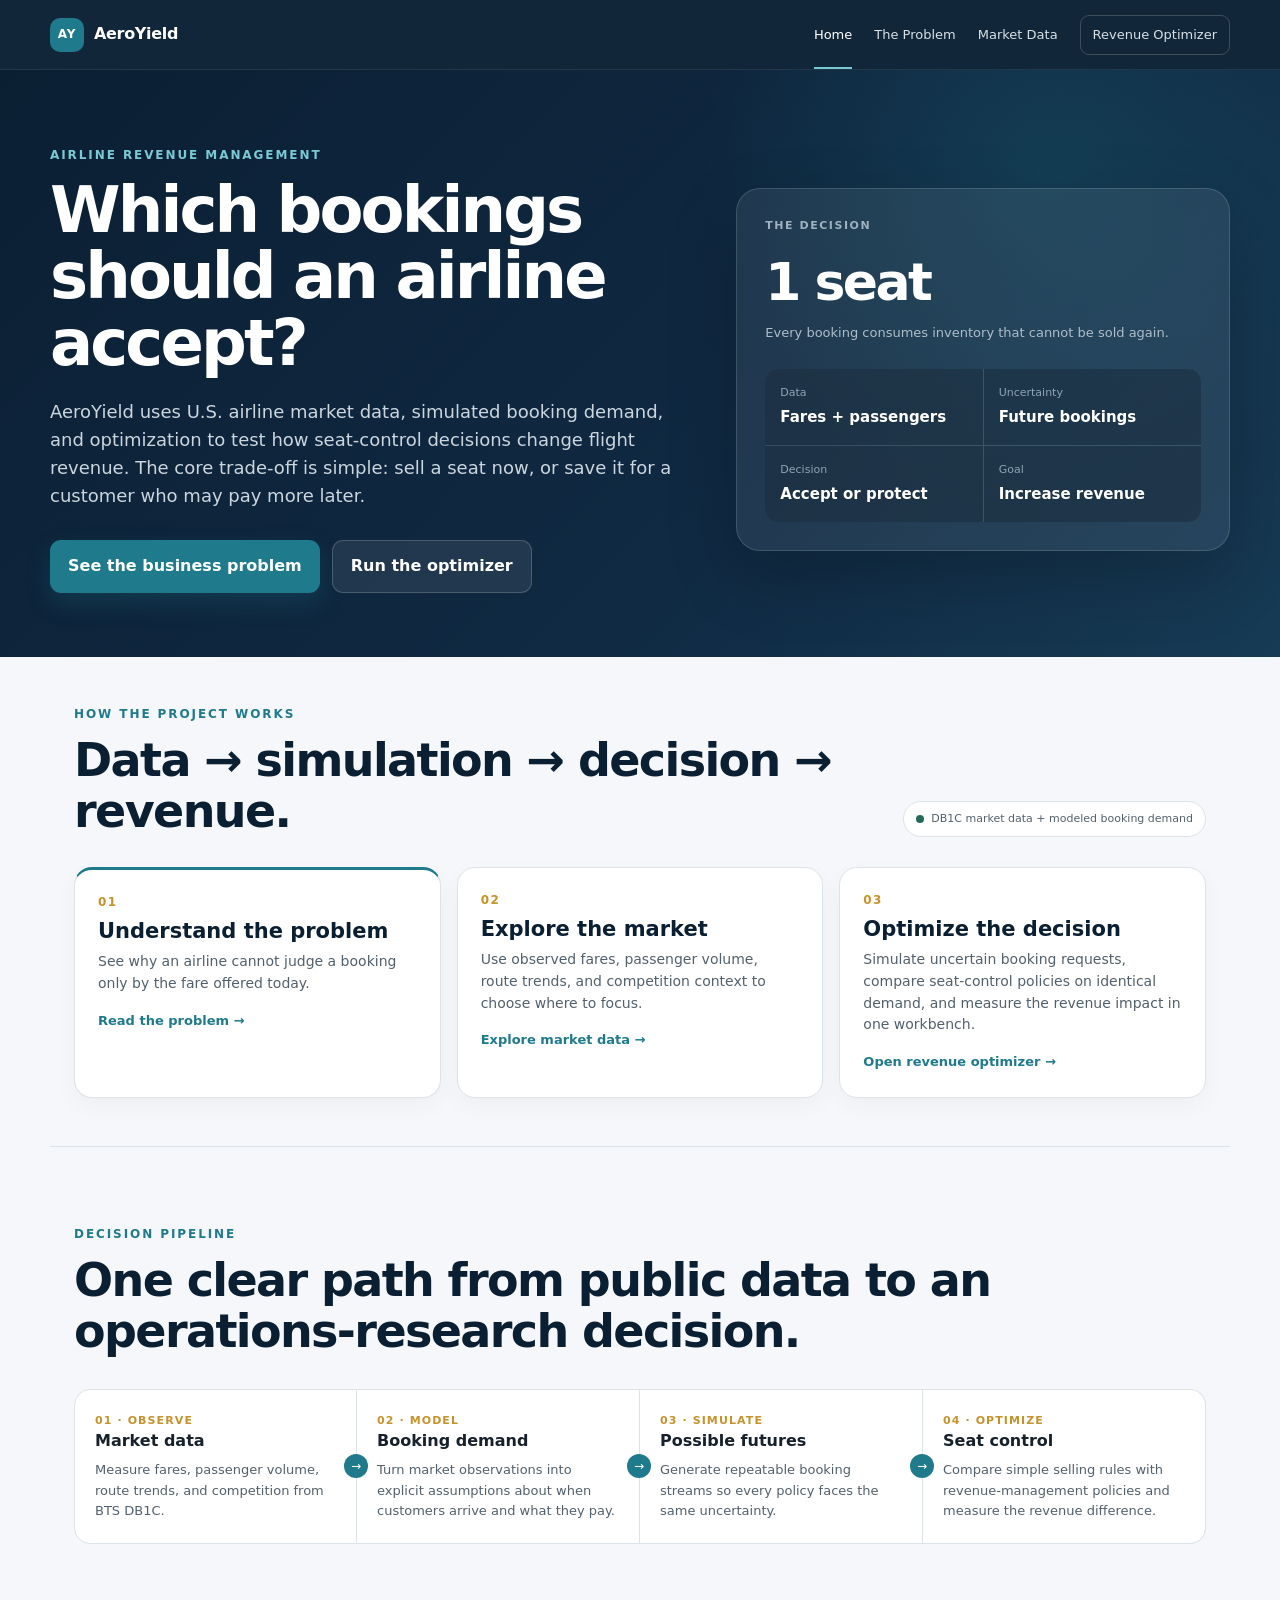
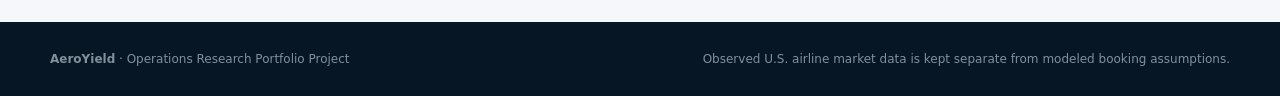
==== commit d85f11f7: "Remove standalone booking simulator from homepage" ====
--- a/site/index.html
+++ b/site/index.html
@@ -14,7 +14,6 @@
     <a class="active" href="index.html">Home</a>
     <a href="market.html">The Problem</a>
     <a href="data.html">Market Data</a>
-    <a href="twin.html">Booking Simulator</a>
     <a class="nav-cta" href="optimizer.html">Revenue Optimizer</a>
   </nav>
 </header>
@@ -63,9 +62,9 @@
         <a class="card-link" href="data.html">Explore market data →</a>
       </article>
       <article class="card">
-        <div class="number">03</div><h3>Test decisions</h3>
-        <p>Simulate uncertain booking requests and compare seat-control policies on the same demand.</p>
-        <a class="card-link" href="twin.html">Open booking simulator →</a>
+        <div class="number">03</div><h3>Optimize the decision</h3>
+        <p>Simulate uncertain booking requests, compare seat-control policies on identical demand, and measure the revenue impact in one workbench.</p>
+        <a class="card-link" href="optimizer.html">Open revenue optimizer →</a>
       </article>
     </div>
   </section>
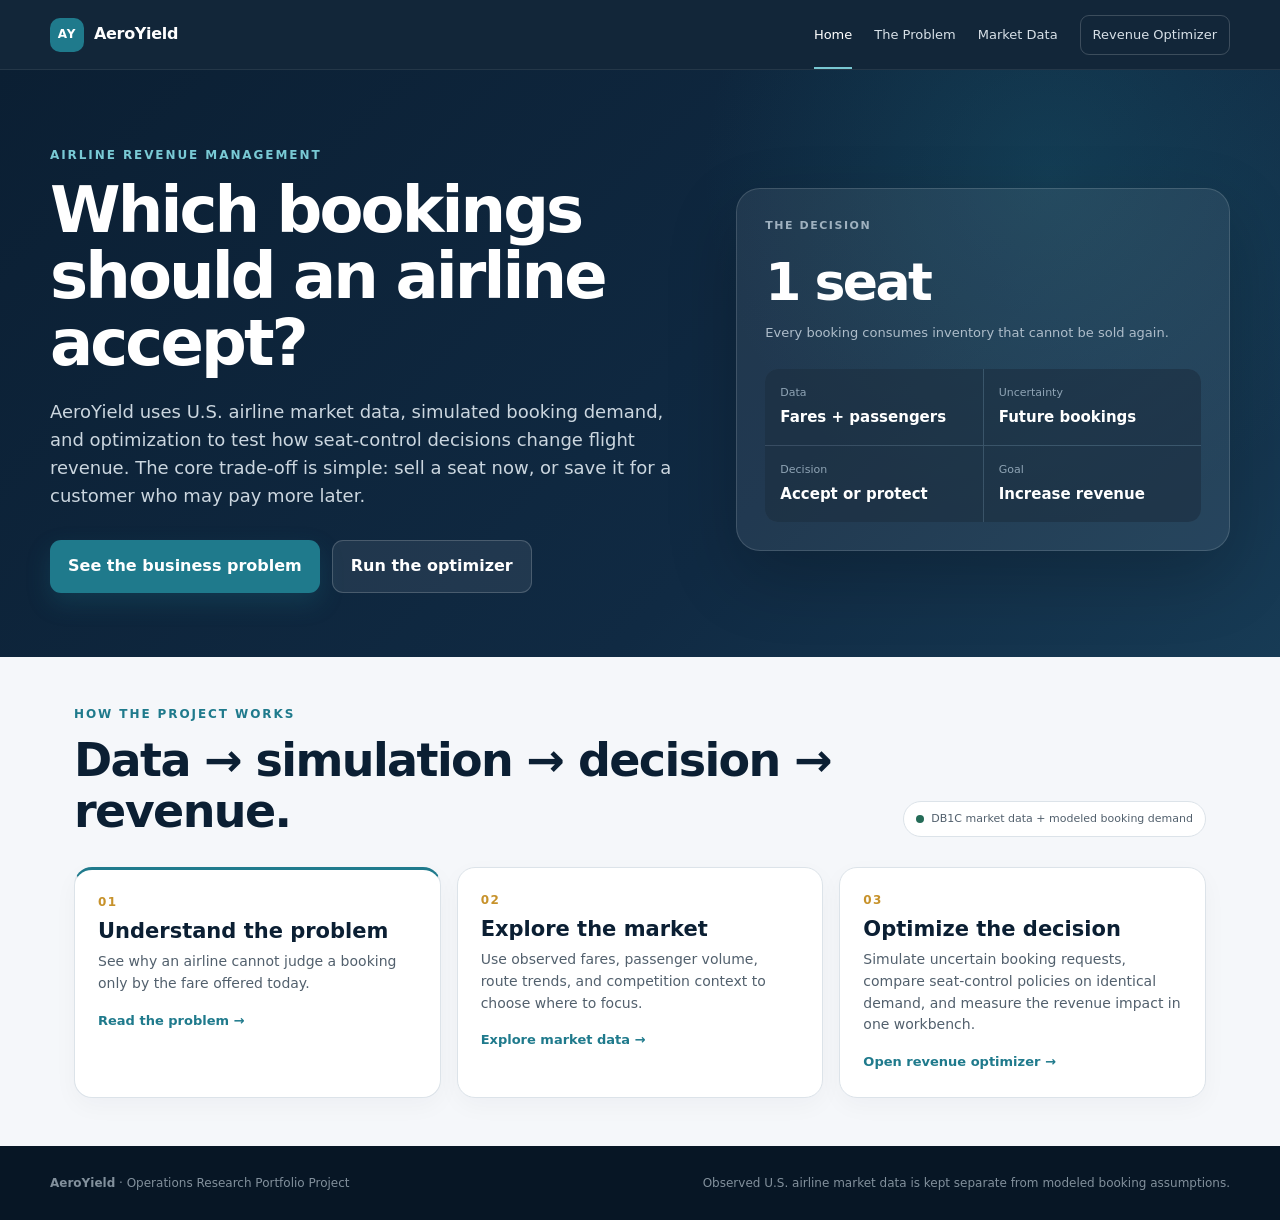
==== commit 2d2707f1: "Remove redundant homepage decision pipeline" ====
--- a/site/index.html
+++ b/site/index.html
@@ -68,17 +68,6 @@
       </article>
     </div>
   </section>
-
-  <section class="section">
-    <div class="eyebrow">DECISION PIPELINE</div>
-    <h2>One clear path from public data to an operations-research decision.</h2>
-    <div class="flow">
-      <div class="flow-step"><span>01 · OBSERVE</span><strong>Market data</strong><p>Measure fares, passenger volume, route trends, and competition from BTS DB1C.</p></div>
-      <div class="flow-step"><span>02 · MODEL</span><strong>Booking demand</strong><p>Turn market observations into explicit assumptions about when customers arrive and what they pay.</p></div>
-      <div class="flow-step"><span>03 · SIMULATE</span><strong>Possible futures</strong><p>Generate repeatable booking streams so every policy faces the same uncertainty.</p></div>
-      <div class="flow-step"><span>04 · OPTIMIZE</span><strong>Seat control</strong><p>Compare simple selling rules with revenue-management policies and measure the revenue difference.</p></div>
-    </div>
-  </section>
 </main>
 <footer><div><strong>AeroYield</strong> · Operations Research Portfolio Project</div><div>Observed U.S. airline market data is kept separate from modeled booking assumptions.</div></footer>
 </body>
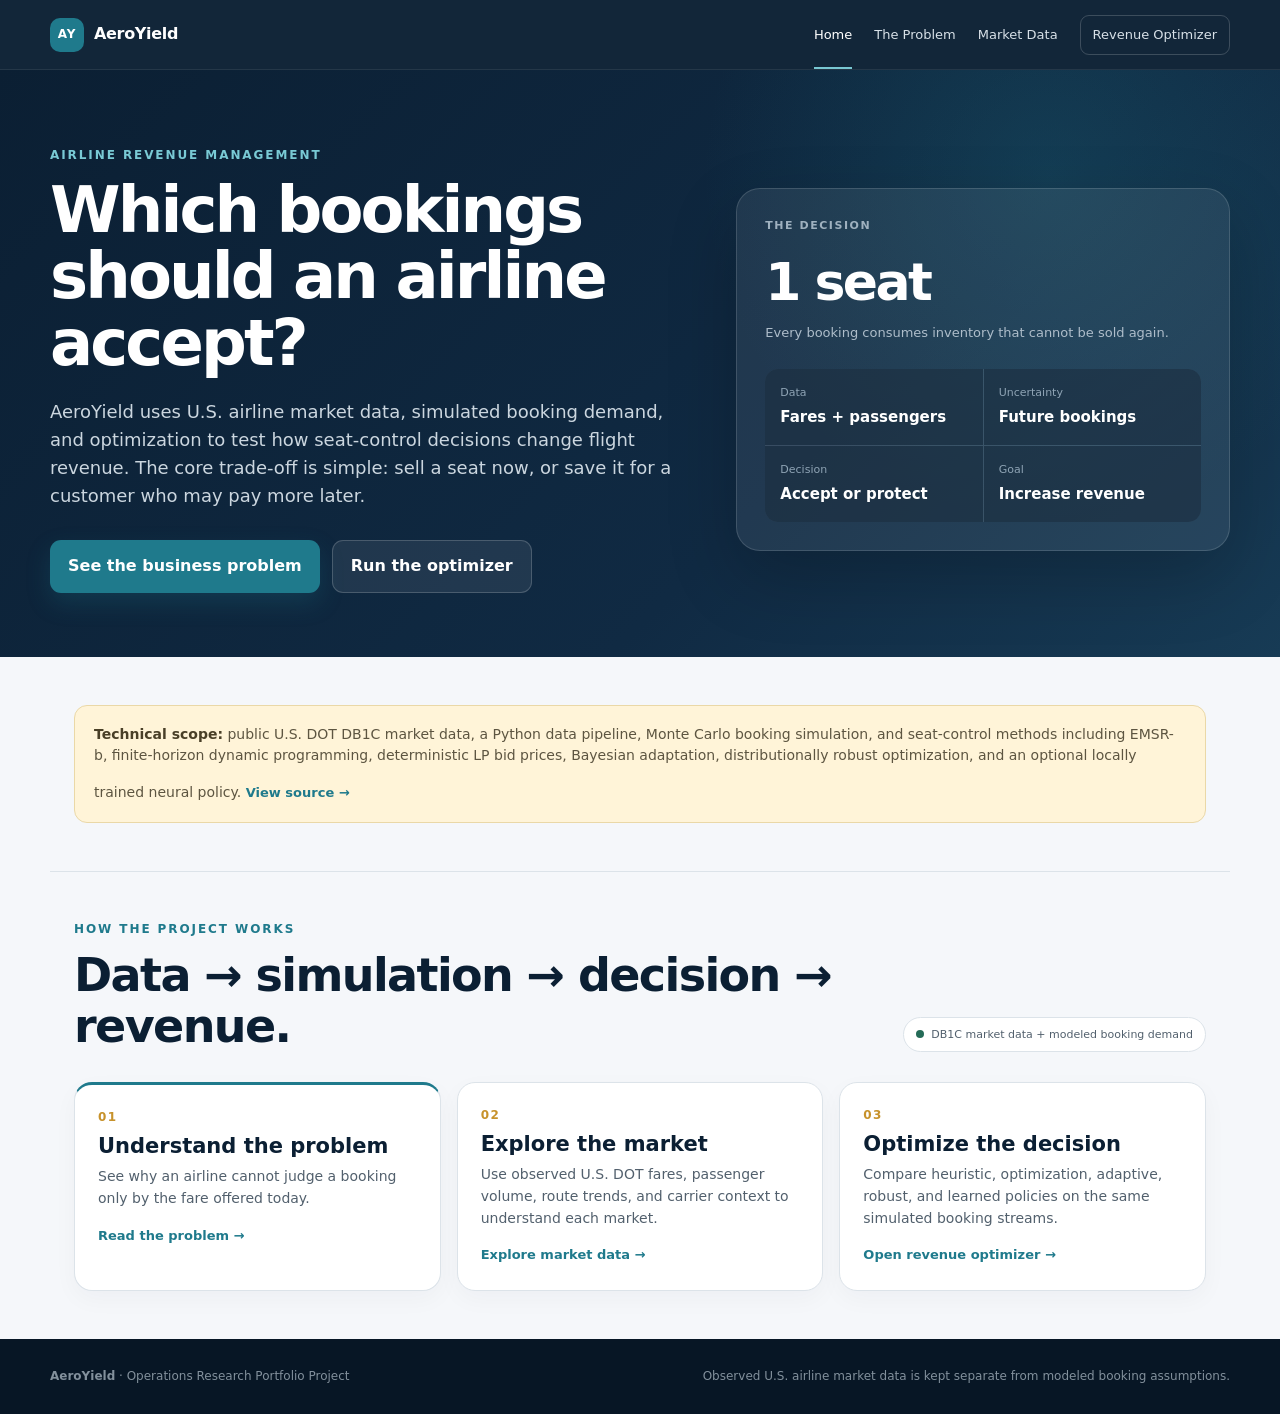
==== commit 9910d1f2: "Clarify AeroYield portfolio overview" ====
--- a/site/index.html
+++ b/site/index.html
@@ -3,7 +3,7 @@
 <head>
   <meta charset="utf-8" />
   <meta name="viewport" content="width=device-width, initial-scale=1" />
-  <meta name="description" content="AeroYield uses airline market data, booking simulation, and optimization to test seat-control policies." />
+  <meta name="description" content="AeroYield uses public airline market data, stochastic booking simulation, and operations research to compare seat-control policies." />
   <title>AeroYield | Airline Revenue Optimizer</title>
   <link rel="stylesheet" href="styles.css" />
 </head>
@@ -43,6 +43,12 @@
   </section>
 
   <section class="section compact">
+    <div class="callout">
+      <strong>Technical scope:</strong> public U.S. DOT DB1C market data, a Python data pipeline, Monte Carlo booking simulation, and seat-control methods including EMSR-b, finite-horizon dynamic programming, deterministic LP bid prices, Bayesian adaptation, distributionally robust optimization, and an optional locally trained neural policy. <a class="card-link" href="https://github.com/normanlrasmussen/airline-revenue-optimizer" target="_blank" rel="noopener">View source →</a>
+    </div>
+  </section>
+
+  <section class="section compact">
     <div class="section-heading">
       <div>
         <div class="eyebrow">HOW THE PROJECT WORKS</div>
@@ -58,12 +64,12 @@
       </article>
       <article class="card">
         <div class="number">02</div><h3>Explore the market</h3>
-        <p>Use observed fares, passenger volume, route trends, and competition context to choose where to focus.</p>
+        <p>Use observed U.S. DOT fares, passenger volume, route trends, and carrier context to understand each market.</p>
         <a class="card-link" href="data.html">Explore market data →</a>
       </article>
       <article class="card">
         <div class="number">03</div><h3>Optimize the decision</h3>
-        <p>Simulate uncertain booking requests, compare seat-control policies on identical demand, and measure the revenue impact in one workbench.</p>
+        <p>Compare heuristic, optimization, adaptive, robust, and learned policies on the same simulated booking streams.</p>
         <a class="card-link" href="optimizer.html">Open revenue optimizer →</a>
       </article>
     </div>
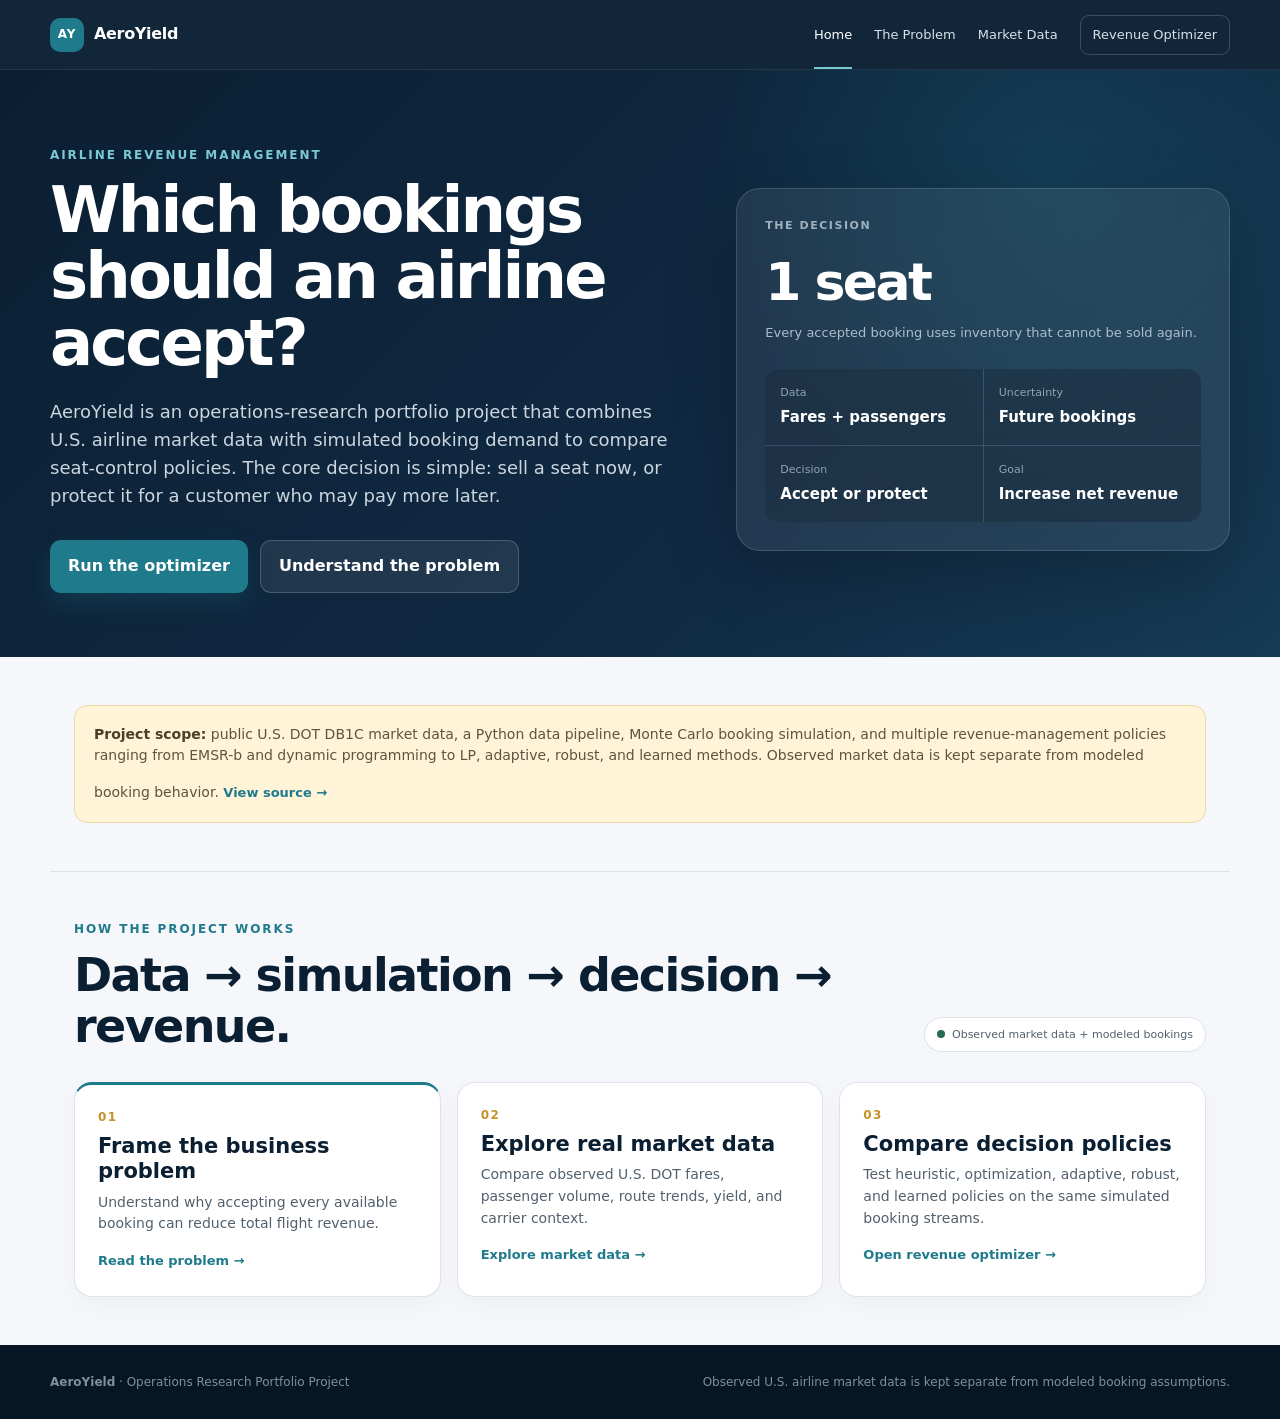
==== commit ef1e4dca: "Clarify AeroYield portfolio landing page" ====
--- a/site/index.html
+++ b/site/index.html
@@ -23,28 +23,28 @@
     <div>
       <div class="eyebrow">AIRLINE REVENUE MANAGEMENT</div>
       <h1>Which bookings should an airline accept?</h1>
-      <p class="lead">AeroYield uses U.S. airline market data, simulated booking demand, and optimization to test how seat-control decisions change flight revenue. The core trade-off is simple: sell a seat now, or save it for a customer who may pay more later.</p>
+      <p class="lead">AeroYield is an operations-research portfolio project that combines U.S. airline market data with simulated booking demand to compare seat-control policies. The core decision is simple: sell a seat now, or protect it for a customer who may pay more later.</p>
       <div class="hero-actions">
-        <a class="button primary" href="market.html">See the business problem</a>
-        <a class="button secondary" href="optimizer.html">Run the optimizer</a>
+        <a class="button primary" href="optimizer.html">Run the optimizer</a>
+        <a class="button secondary" href="market.html">Understand the problem</a>
       </div>
     </div>
     <div class="hero-panel">
       <div class="panel-label">THE DECISION</div>
       <div class="big-number">1 seat</div>
-      <div class="panel-sub">Every booking consumes inventory that cannot be sold again.</div>
+      <div class="panel-sub">Every accepted booking uses inventory that cannot be sold again.</div>
       <div class="mini-grid">
         <div><span>Data</span><strong>Fares + passengers</strong></div>
         <div><span>Uncertainty</span><strong>Future bookings</strong></div>
         <div><span>Decision</span><strong>Accept or protect</strong></div>
-        <div><span>Goal</span><strong>Increase revenue</strong></div>
+        <div><span>Goal</span><strong>Increase net revenue</strong></div>
       </div>
     </div>
   </section>
 
   <section class="section compact">
     <div class="callout">
-      <strong>Technical scope:</strong> public U.S. DOT DB1C market data, a Python data pipeline, Monte Carlo booking simulation, and seat-control methods including EMSR-b, finite-horizon dynamic programming, deterministic LP bid prices, Bayesian adaptation, distributionally robust optimization, and an optional locally trained neural policy. <a class="card-link" href="https://github.com/normanlrasmussen/airline-revenue-optimizer" target="_blank" rel="noopener">View source →</a>
+      <strong>Project scope:</strong> public U.S. DOT DB1C market data, a Python data pipeline, Monte Carlo booking simulation, and multiple revenue-management policies ranging from EMSR-b and dynamic programming to LP, adaptive, robust, and learned methods. Observed market data is kept separate from modeled booking behavior. <a class="card-link" href="https://github.com/normanlrasmussen/airline-revenue-optimizer" target="_blank" rel="noopener">View source →</a>
     </div>
   </section>
 
@@ -54,22 +54,22 @@
         <div class="eyebrow">HOW THE PROJECT WORKS</div>
         <h2>Data → simulation → decision → revenue.</h2>
       </div>
-      <div class="status-badge ready"><i></i> DB1C market data + modeled booking demand</div>
+      <div class="status-badge ready"><i></i> Observed market data + modeled bookings</div>
     </div>
     <div class="card-grid">
       <article class="card feature">
-        <div class="number">01</div><h3>Understand the problem</h3>
-        <p>See why an airline cannot judge a booking only by the fare offered today.</p>
+        <div class="number">01</div><h3>Frame the business problem</h3>
+        <p>Understand why accepting every available booking can reduce total flight revenue.</p>
         <a class="card-link" href="market.html">Read the problem →</a>
       </article>
       <article class="card">
-        <div class="number">02</div><h3>Explore the market</h3>
-        <p>Use observed U.S. DOT fares, passenger volume, route trends, and carrier context to understand each market.</p>
+        <div class="number">02</div><h3>Explore real market data</h3>
+        <p>Compare observed U.S. DOT fares, passenger volume, route trends, yield, and carrier context.</p>
         <a class="card-link" href="data.html">Explore market data →</a>
       </article>
       <article class="card">
-        <div class="number">03</div><h3>Optimize the decision</h3>
-        <p>Compare heuristic, optimization, adaptive, robust, and learned policies on the same simulated booking streams.</p>
+        <div class="number">03</div><h3>Compare decision policies</h3>
+        <p>Test heuristic, optimization, adaptive, robust, and learned policies on the same simulated booking streams.</p>
         <a class="card-link" href="optimizer.html">Open revenue optimizer →</a>
       </article>
     </div>
